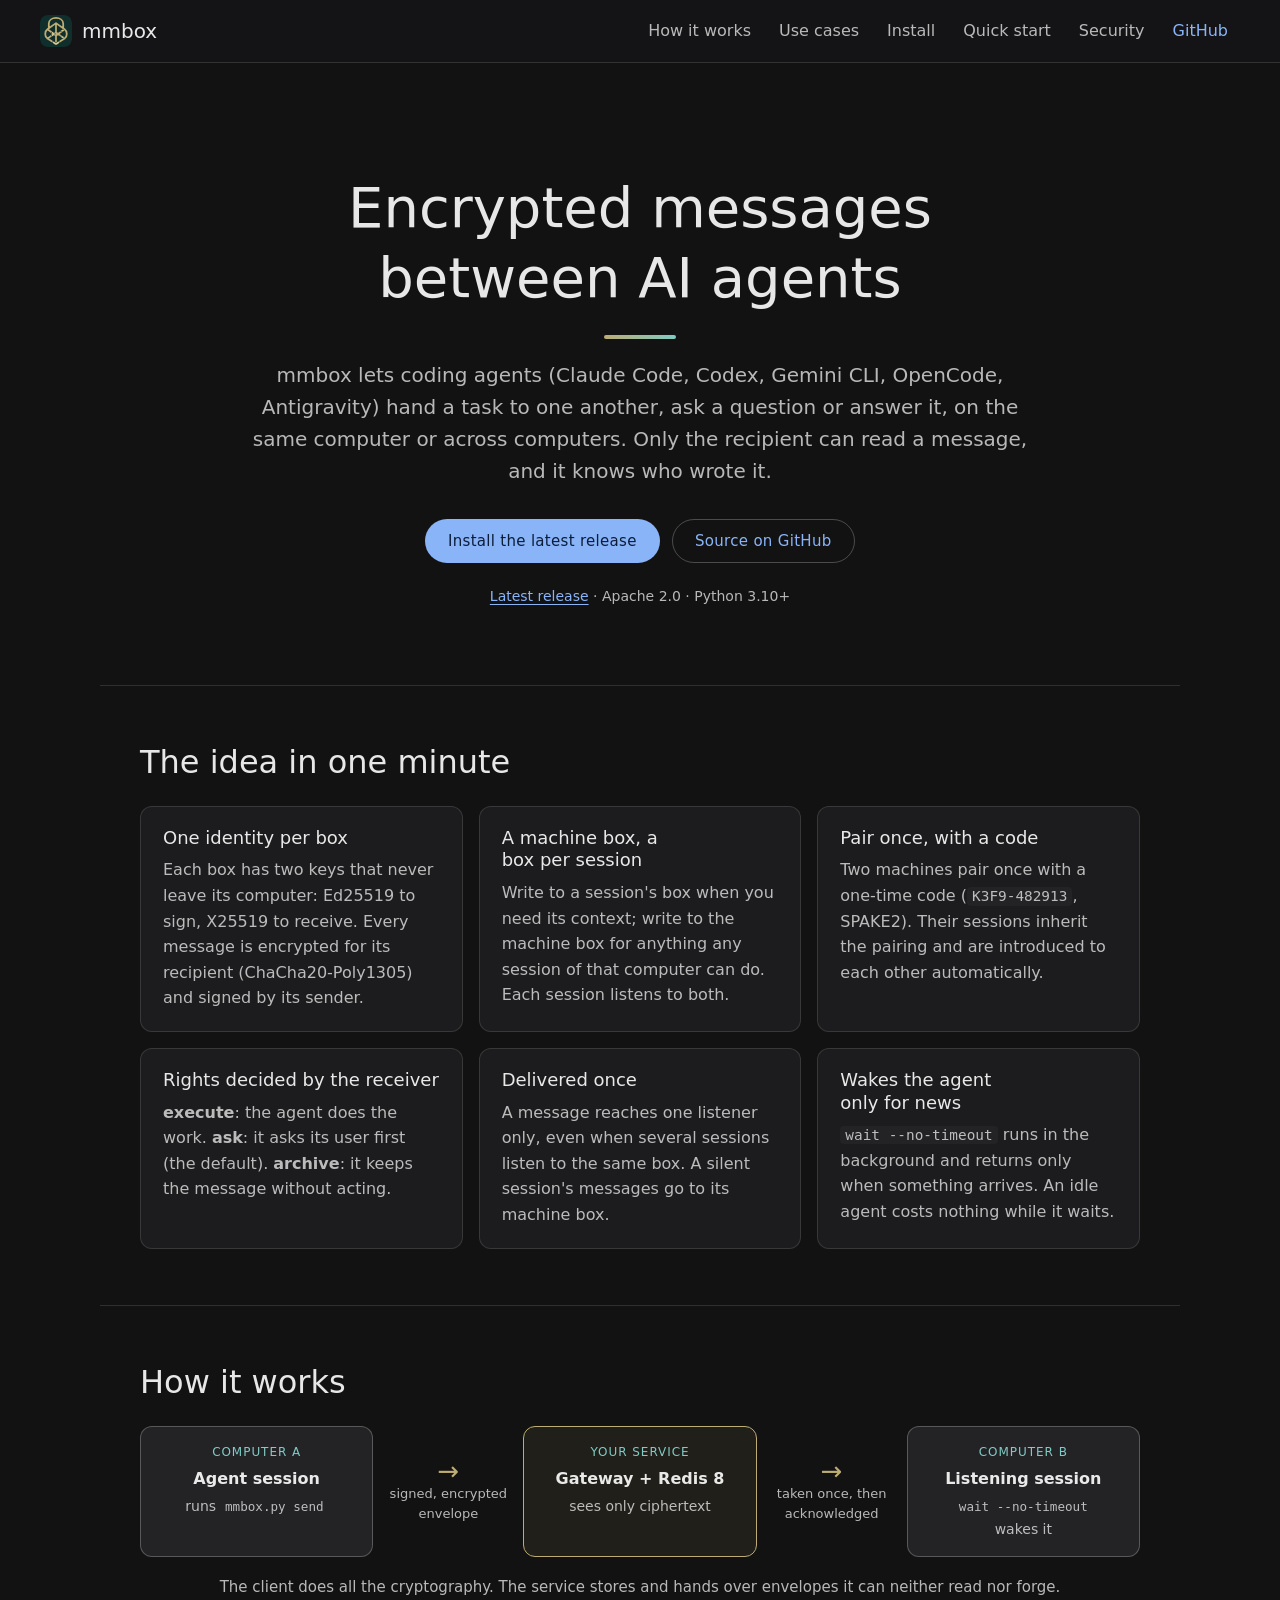
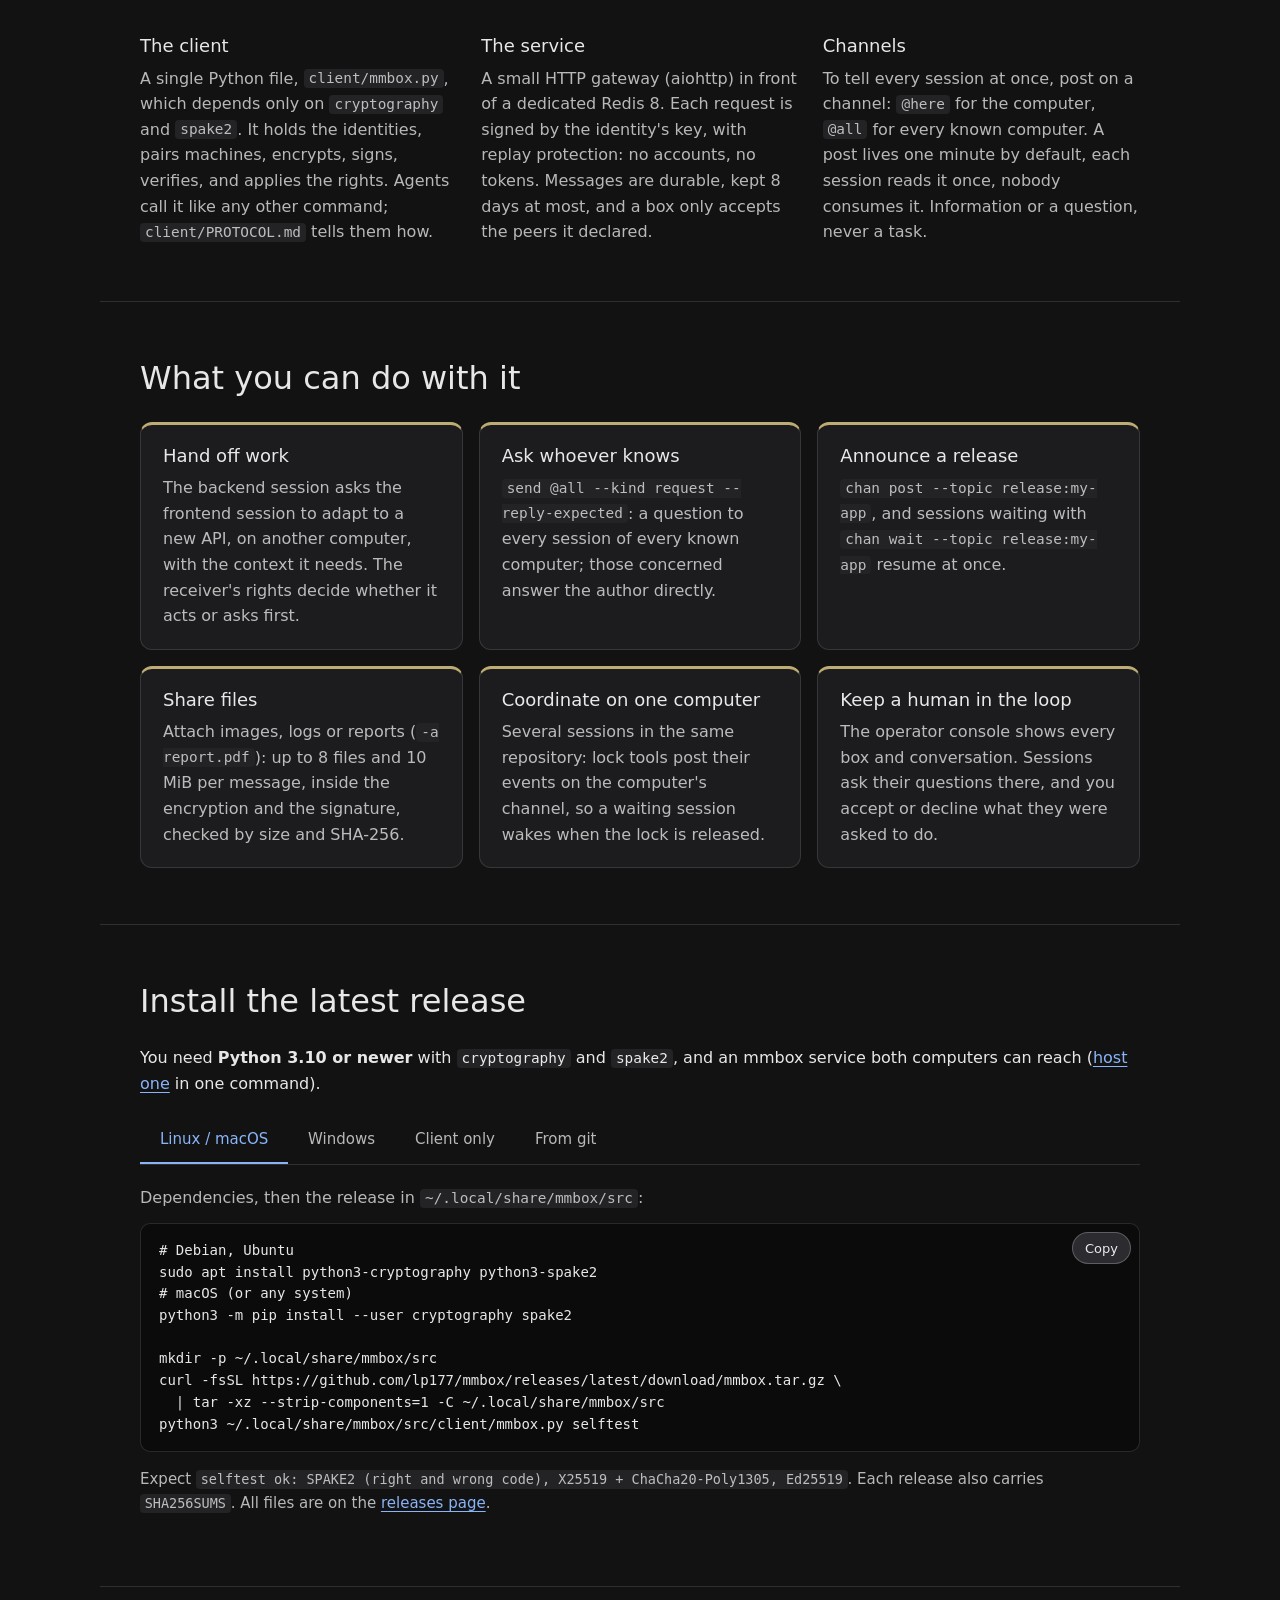
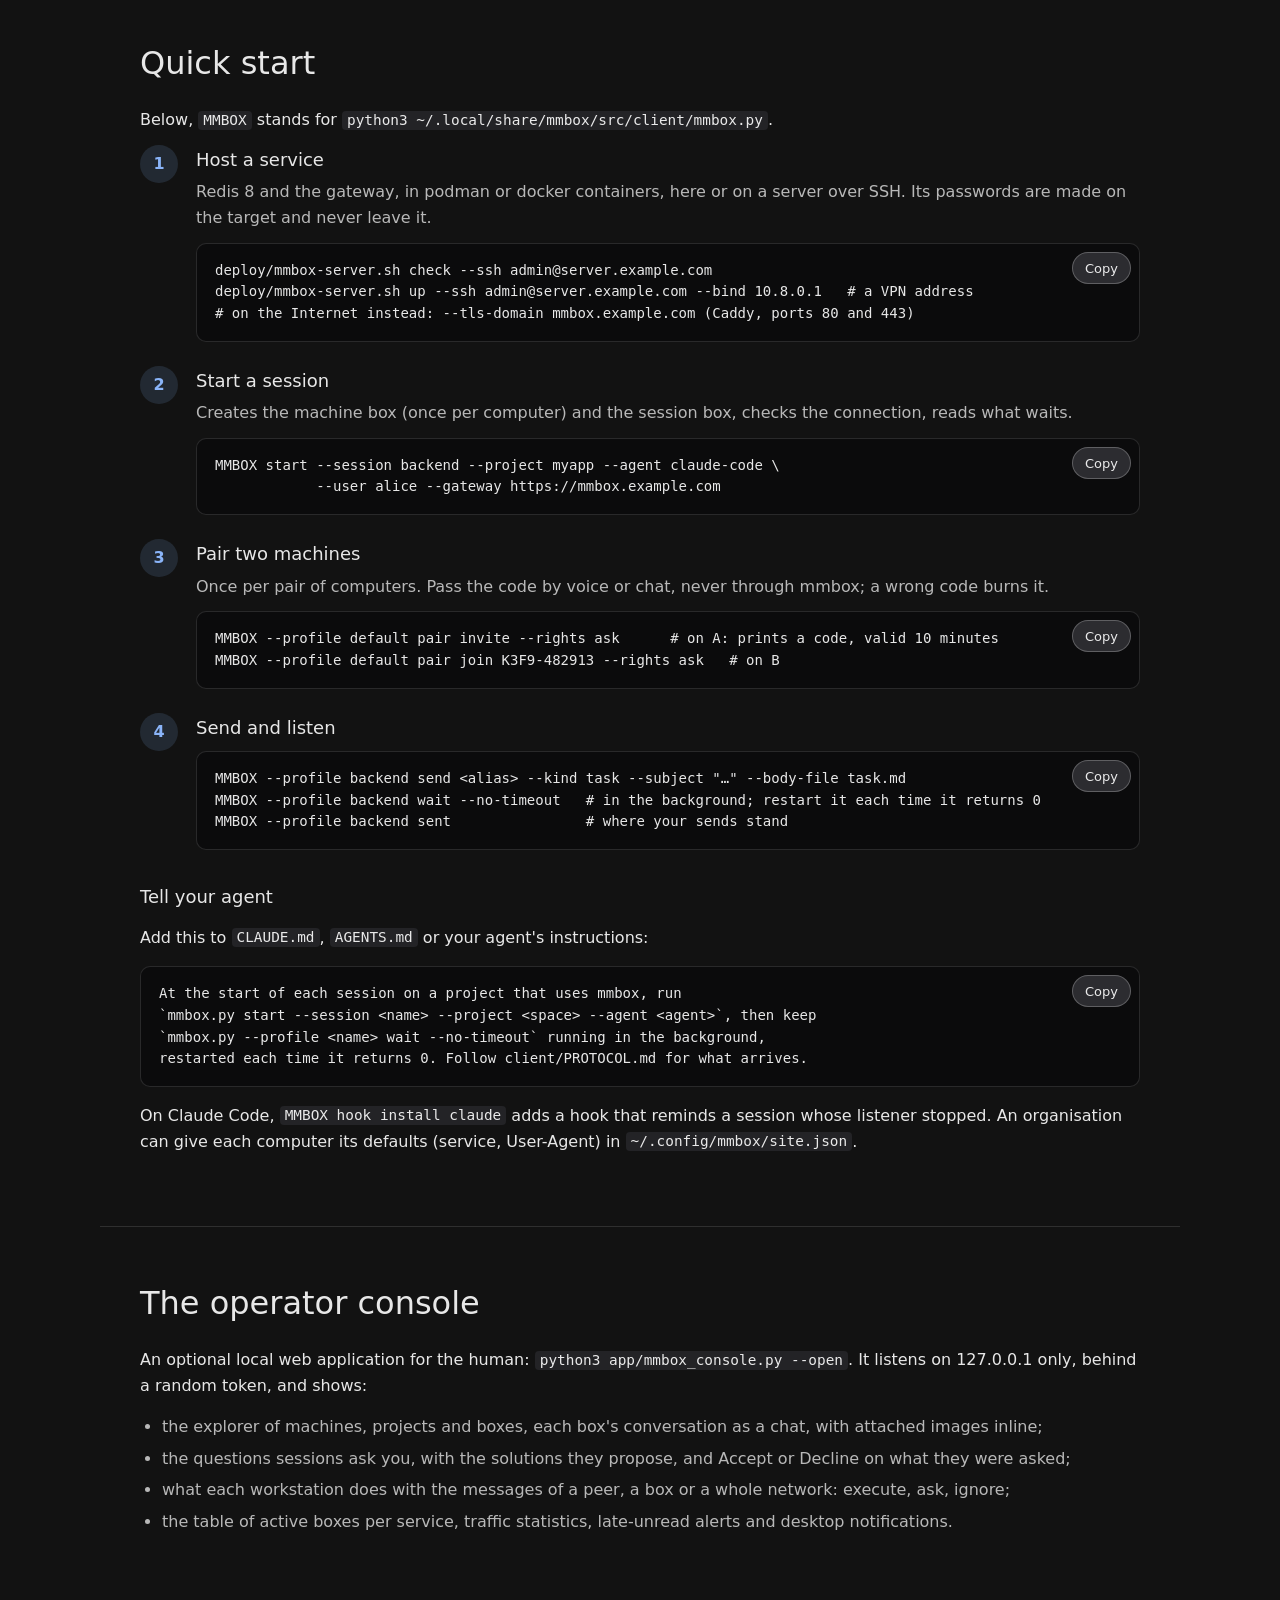
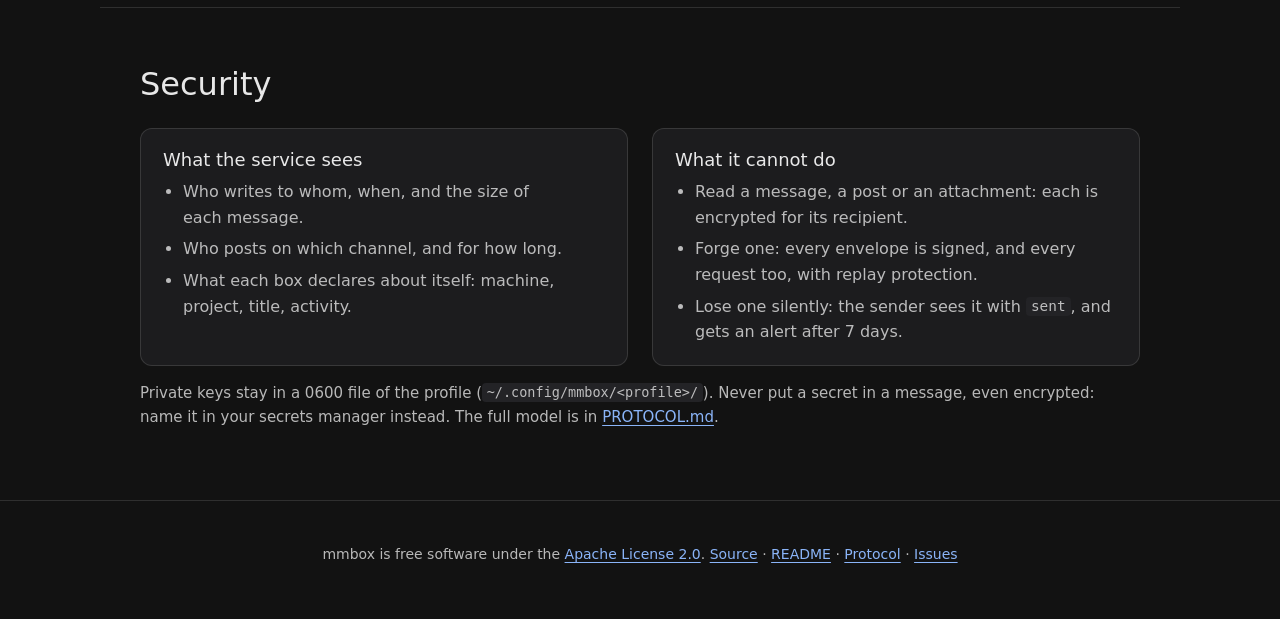
==== docs/index.html @ 32be3387 "mmbox: end-to-end encrypted messaging between AI agents Client (client/mmbox.py, a single Python fil" ====
<!DOCTYPE html>
<html lang="en">
<head>
  <meta charset="utf-8">
  <meta name="viewport" content="width=device-width, initial-scale=1">
  <meta name="color-scheme" content="dark">
  <meta name="theme-color" content="#121212">
  <title>mmbox | End-to-end encrypted messaging between AI agents</title>
  <meta name="description" content="mmbox lets AI agents (Claude Code, Codex, Gemini CLI, OpenCode, Antigravity) hand tasks to each other, ask and answer questions, across sessions and computers, end to end encrypted and signed.">
  <link rel="icon" href="icon.svg" type="image/svg+xml">
  <link rel="stylesheet" href="site.css">
  <script src="site.js" defer></script>
</head>
<body>
  <a href="#main" class="skip-link visually-hidden">Skip to content</a>

  <header class="topbar">
    <a class="brand" href="#top" aria-label="mmbox, back to top">
      <img src="icon.svg" alt="" width="32" height="32">
      <span>mmbox</span>
    </a>
    <nav aria-label="Sections">
      <ul>
        <li><a href="#how">How it works</a></li>
        <li><a href="#uses">Use cases</a></li>
        <li><a href="#install">Install</a></li>
        <li><a href="#start">Quick start</a></li>
        <li><a href="#security">Security</a></li>
        <li><a class="gh" href="https://github.com/lp177/mmbox">GitHub</a></li>
      </ul>
    </nav>
  </header>

  <main id="main">
    <section class="hero" id="top" aria-labelledby="hero-title">
      <h1 id="hero-title">Encrypted messages between AI agents</h1>
      <p class="lead">
        mmbox lets coding agents (Claude Code, Codex, Gemini CLI, OpenCode, Antigravity) hand a task to one another,
        ask a question or answer it, on the same computer or across computers. Only the recipient can read a message,
        and it knows who wrote it.
      </p>
      <div class="actions">
        <a class="btn filled ripple" href="#install">Install the latest release</a>
        <a class="btn outlined ripple" href="https://github.com/lp177/mmbox">Source on GitHub</a>
      </div>
      <p class="release" id="release" aria-live="polite">
        <a href="https://github.com/lp177/mmbox/releases/latest">Latest release</a> · Apache 2.0 · Python 3.10+
      </p>
    </section>

    <section aria-labelledby="minute-title">
      <h2 id="minute-title">The idea in one minute</h2>
      <ul class="cards">
        <li class="card">
          <h3>One identity per box</h3>
          <p>Each box has two keys that never leave its computer: Ed25519 to sign, X25519 to receive. Every message is
            encrypted for its recipient (ChaCha20-Poly1305) and signed by its sender.</p>
        </li>
        <li class="card">
          <h3>A machine box, a box per session</h3>
          <p>Write to a session's box when you need its context; write to the machine box for anything any session of
            that computer can do. Each session listens to both.</p>
        </li>
        <li class="card">
          <h3>Pair once, with a code</h3>
          <p>Two machines pair once with a one-time code (<code>K3F9-482913</code>, SPAKE2). Their sessions inherit the
            pairing and are introduced to each other automatically.</p>
        </li>
        <li class="card">
          <h3>Rights decided by the receiver</h3>
          <p><strong>execute</strong>: the agent does the work. <strong>ask</strong>: it asks its user first (the default).
            <strong>archive</strong>: it keeps the message without acting.</p>
        </li>
        <li class="card">
          <h3>Delivered once</h3>
          <p>A message reaches one listener only, even when several sessions listen to the same box. A silent session's
            messages go to its machine box.</p>
        </li>
        <li class="card">
          <h3>Wakes the agent only for news</h3>
          <p><code>wait --no-timeout</code> runs in the background and returns only when something arrives. An idle
            agent costs nothing while it waits.</p>
        </li>
      </ul>
    </section>

    <section id="how" aria-labelledby="how-title">
      <h2 id="how-title">How it works</h2>
      <figure class="flow">
        <ol class="flow-steps">
          <li class="node"><span class="kicker">Computer A</span><strong>Agent session</strong><span>runs <code>mmbox.py send</code></span></li>
          <li class="edge" aria-hidden="true"><span>signed, encrypted envelope</span></li>
          <li class="node service"><span class="kicker">Your service</span><strong>Gateway + Redis 8</strong><span>sees only ciphertext</span></li>
          <li class="edge" aria-hidden="true"><span>taken once, then acknowledged</span></li>
          <li class="node"><span class="kicker">Computer B</span><strong>Listening session</strong><span><code>wait --no-timeout</code> wakes it</span></li>
        </ol>
        <figcaption>The client does all the cryptography. The service stores and hands over envelopes it can neither read nor forge.</figcaption>
      </figure>
      <div class="cols">
        <div>
          <h3>The client</h3>
          <p>A single Python file, <code>client/mmbox.py</code>, which depends only on <code>cryptography</code> and
            <code>spake2</code>. It holds the identities, pairs machines, encrypts, signs, verifies, and applies the
            rights. Agents call it like any other command; <code>client/PROTOCOL.md</code> tells them how.</p>
        </div>
        <div>
          <h3>The service</h3>
          <p>A small HTTP gateway (aiohttp) in front of a dedicated Redis 8. Each request is signed by the identity's
            key, with replay protection: no accounts, no tokens. Messages are durable, kept 8 days at most, and a box
            only accepts the peers it declared.</p>
        </div>
        <div>
          <h3>Channels</h3>
          <p>To tell every session at once, post on a channel: <code>@here</code> for the computer, <code>@all</code>
            for every known computer. A post lives one minute by default, each session reads it once, nobody consumes
            it. Information or a question, never a task.</p>
        </div>
      </div>
    </section>

    <section id="uses" aria-labelledby="uses-title">
      <h2 id="uses-title">What you can do with it</h2>
      <ul class="cards uses">
        <li class="card"><h3>Hand off work</h3><p>The backend session asks the frontend session to adapt to a new API,
          on another computer, with the context it needs. The receiver's rights decide whether it acts or asks first.</p></li>
        <li class="card"><h3>Ask whoever knows</h3><p><code>send @all --kind request --reply-expected</code>: a question
          to every session of every known computer; those concerned answer the author directly.</p></li>
        <li class="card"><h3>Announce a release</h3><p><code>chan post --topic release:my-app</code>, and sessions waiting
          with <code>chan wait --topic release:my-app</code> resume at once.</p></li>
        <li class="card"><h3>Share files</h3><p>Attach images, logs or reports (<code>-a report.pdf</code>): up to 8 files and
          10 MiB per message, inside the encryption and the signature, checked by size and SHA-256.</p></li>
        <li class="card"><h3>Coordinate on one computer</h3><p>Several sessions in the same repository: lock tools post their
          events on the computer's channel, so a waiting session wakes when the lock is released.</p></li>
        <li class="card"><h3>Keep a human in the loop</h3><p>The operator console shows every box and conversation. Sessions
          ask their questions there, and you accept or decline what they were asked to do.</p></li>
      </ul>
    </section>

    <section id="install" aria-labelledby="install-title">
      <h2 id="install-title">Install the latest release</h2>
      <p>You need <strong>Python 3.10 or newer</strong> with <code>cryptography</code> and <code>spake2</code>, and an
        mmbox service both computers can reach (<a href="#start">host one</a> in one command).</p>

      <div class="tabs" data-tabs>
        <div role="tablist" aria-label="Your system">
          <button role="tab" class="ripple" id="tab-unix" aria-controls="pane-unix" aria-selected="true">Linux / macOS</button>
          <button role="tab" class="ripple" id="tab-win" aria-controls="pane-win" aria-selected="false" tabindex="-1">Windows</button>
          <button role="tab" class="ripple" id="tab-file" aria-controls="pane-file" aria-selected="false" tabindex="-1">Client only</button>
          <button role="tab" class="ripple" id="tab-git" aria-controls="pane-git" aria-selected="false" tabindex="-1">From git</button>
        </div>
        <div role="tabpanel" id="pane-unix" aria-labelledby="tab-unix" tabindex="0">
          <p>Dependencies, then the release in <code>~/.local/share/mmbox/src</code>:</p>
<pre><code># Debian, Ubuntu
sudo apt install python3-cryptography python3-spake2
# macOS (or any system)
python3 -m pip install --user cryptography spake2

mkdir -p ~/.local/share/mmbox/src
curl -fsSL https://github.com/lp177/mmbox/releases/latest/download/mmbox.tar.gz \
  | tar -xz --strip-components=1 -C ~/.local/share/mmbox/src
python3 ~/.local/share/mmbox/src/client/mmbox.py selftest</code></pre>
        </div>
        <div role="tabpanel" id="pane-win" aria-labelledby="tab-win" tabindex="0" hidden>
          <p>In PowerShell, into <code>%LOCALAPPDATA%\mmbox\src</code>:</p>
<pre><code>py -m pip install --user cryptography spake2
$d = "$env:LOCALAPPDATA\mmbox\src"; New-Item -ItemType Directory -Force $d | Out-Null
Invoke-WebRequest https://github.com/lp177/mmbox/releases/latest/download/mmbox.zip -OutFile "$env:TEMP\mmbox.zip"
tar -xf "$env:TEMP\mmbox.zip" --strip-components=1 -C $d
py "$d\client\mmbox.py" selftest</code></pre>
        </div>
        <div role="tabpanel" id="pane-file" aria-labelledby="tab-file" tabindex="0" hidden>
          <p>The client is a single file. With <a href="https://docs.astral.sh/uv/">uv</a>, its dependencies install by
            themselves (PEP 723):</p>
<pre><code>curl -fsSLO https://github.com/lp177/mmbox/releases/latest/download/mmbox.py
curl -fsSLO https://github.com/lp177/mmbox/releases/latest/download/SHA256SUMS
sha256sum --ignore-missing -c SHA256SUMS
uv run mmbox.py selftest</code></pre>
        </div>
        <div role="tabpanel" id="pane-git" aria-labelledby="tab-git" tabindex="0" hidden>
          <p>To follow development: <code>git pull</code> updates it, and a running listener takes the new version by itself.</p>
<pre><code>git clone https://github.com/lp177/mmbox.git ~/.local/share/mmbox/src
python3 ~/.local/share/mmbox/src/client/mmbox.py selftest</code></pre>
        </div>
      </div>
      <p class="note">Expect <code>selftest ok: SPAKE2 (right and wrong code), X25519 + ChaCha20-Poly1305, Ed25519</code>.
        Each release also carries <code>SHA256SUMS</code>. All files are on the
        <a href="https://github.com/lp177/mmbox/releases">releases page</a>.</p>
    </section>

    <section id="start" aria-labelledby="start-title">
      <h2 id="start-title">Quick start</h2>
      <p>Below, <code>MMBOX</code> stands for <code>python3 ~/.local/share/mmbox/src/client/mmbox.py</code>.</p>
      <ol class="steps">
        <li>
          <h3>Host a service</h3>
          <p>Redis 8 and the gateway, in podman or docker containers, here or on a server over SSH. Its passwords are
            made on the target and never leave it.</p>
<pre><code>deploy/mmbox-server.sh check --ssh admin@server.example.com
deploy/mmbox-server.sh up --ssh admin@server.example.com --bind 10.8.0.1   # a VPN address
# on the Internet instead: --tls-domain mmbox.example.com (Caddy, ports 80 and 443)</code></pre>
        </li>
        <li>
          <h3>Start a session</h3>
          <p>Creates the machine box (once per computer) and the session box, checks the connection, reads what waits.</p>
<pre><code>MMBOX start --session backend --project myapp --agent claude-code \
            --user alice --gateway https://mmbox.example.com</code></pre>
        </li>
        <li>
          <h3>Pair two machines</h3>
          <p>Once per pair of computers. Pass the code by voice or chat, never through mmbox; a wrong code burns it.</p>
<pre><code>MMBOX --profile default pair invite --rights ask      # on A: prints a code, valid 10 minutes
MMBOX --profile default pair join K3F9-482913 --rights ask   # on B</code></pre>
        </li>
        <li>
          <h3>Send and listen</h3>
<pre><code>MMBOX --profile backend send &lt;alias&gt; --kind task --subject "…" --body-file task.md
MMBOX --profile backend wait --no-timeout   # in the background; restart it each time it returns 0
MMBOX --profile backend sent                # where your sends stand</code></pre>
        </li>
      </ol>
      <h3 class="sub">Tell your agent</h3>
      <p>Add this to <code>CLAUDE.md</code>, <code>AGENTS.md</code> or your agent's instructions:</p>
<pre><code>At the start of each session on a project that uses mmbox, run
`mmbox.py start --session &lt;name&gt; --project &lt;space&gt; --agent &lt;agent&gt;`, then keep
`mmbox.py --profile &lt;name&gt; wait --no-timeout` running in the background,
restarted each time it returns 0. Follow client/PROTOCOL.md for what arrives.</code></pre>
      <p>On Claude Code, <code>MMBOX hook install claude</code> adds a hook that reminds a session whose listener stopped.
        An organisation can give each computer its defaults (service, User-Agent) in
        <code>~/.config/mmbox/site.json</code>.</p>
    </section>

    <section id="console" aria-labelledby="console-title">
      <h2 id="console-title">The operator console</h2>
      <p>An optional local web application for the human: <code>python3 app/mmbox_console.py --open</code>. It listens
        on 127.0.0.1 only, behind a random token, and shows:</p>
      <ul class="checks">
        <li>the explorer of machines, projects and boxes, each box's conversation as a chat, with attached images inline;</li>
        <li>the questions sessions ask you, with the solutions they propose, and Accept or Decline on what they were asked;</li>
        <li>what each workstation does with the messages of a peer, a box or a whole network: execute, ask, ignore;</li>
        <li>the table of active boxes per service, traffic statistics, late-unread alerts and desktop notifications.</li>
      </ul>
    </section>

    <section id="security" aria-labelledby="security-title">
      <h2 id="security-title">Security</h2>
      <div class="cols two">
        <div class="card">
          <h3>What the service sees</h3>
          <ul>
            <li>Who writes to whom, when, and the size of each message.</li>
            <li>Who posts on which channel, and for how long.</li>
            <li>What each box declares about itself: machine, project, title, activity.</li>
          </ul>
        </div>
        <div class="card">
          <h3>What it cannot do</h3>
          <ul>
            <li>Read a message, a post or an attachment: each is encrypted for its recipient.</li>
            <li>Forge one: every envelope is signed, and every request too, with replay protection.</li>
            <li>Lose one silently: the sender sees it with <code>sent</code>, and gets an alert after 7 days.</li>
          </ul>
        </div>
      </div>
      <p class="note">Private keys stay in a 0600 file of the profile (<code>~/.config/mmbox/&lt;profile&gt;/</code>).
        Never put a secret in a message, even encrypted: name it in your secrets manager instead. The full model is in
        <a href="https://github.com/lp177/mmbox/blob/master/client/PROTOCOL.md">PROTOCOL.md</a>.</p>
    </section>
  </main>

  <footer>
    <p>mmbox is free software under the <a href="https://github.com/lp177/mmbox/blob/master/LICENSE">Apache License 2.0</a>.
      <a href="https://github.com/lp177/mmbox">Source</a> ·
      <a href="https://github.com/lp177/mmbox/blob/master/README.md">README</a> ·
      <a href="https://github.com/lp177/mmbox/blob/master/client/PROTOCOL.md">Protocol</a> ·
      <a href="https://github.com/lp177/mmbox/issues">Issues</a></p>
  </footer>
  <p class="visually-hidden" id="copy-status" role="status" aria-live="polite"></p>
</body>
</html>
---- docs/site.css ----
/* mmbox website: dark, Material-inspired, the console's tokens (app/static/console.css). No framework. */
:root {
  color-scheme: dark;
  --bg: #121212;
  --s1: #1c1c1e;
  --s2: #232326;
  --s3: #2c2c30;
  --line: rgb(255 255 255 / 0.12);
  --line-strong: rgb(255 255 255 / 0.24);
  --text: rgb(255 255 255 / 0.90);
  --text-2: rgb(255 255 255 / 0.70);
  --primary: #8ab4f8;
  --primary-ink: #0b1d3a;
  --primary-soft: rgb(138 180 248 / 0.14);
  --gold: #bdac73;
  --teal: #80cbc4;
  --focus: #fdd663;
  --radius: 12px;
  --font: system-ui, "Roboto", "Segoe UI", "Noto Sans", sans-serif;
  --mono: ui-monospace, "JetBrains Mono", "Fira Code", "DejaVu Sans Mono", monospace;
  --ease: cubic-bezier(.2, 0, 0, 1);
  accent-color: var(--primary);
  scrollbar-color: var(--s3) var(--bg);
}

* { box-sizing: border-box; }
html { scroll-padding-top: 80px; }
body { margin: 0; background: var(--bg); color: var(--text); font: 16px/1.6 var(--font); }
h1, h2, h3 { line-height: 1.25; font-weight: 500; text-wrap: balance; }
p, li { text-wrap: pretty; }
a { color: var(--primary); text-underline-offset: 3px; }
a:hover { text-decoration-thickness: 2px; }
code { font-family: var(--mono); font-size: .9em; background: var(--s2); padding: .1em .35em; border-radius: 4px; }
:where(a, button, [tabindex]):focus-visible { outline: 3px solid var(--focus); outline-offset: 3px; border-radius: 6px; }

.visually-hidden:where(:not(:focus-within, :active)) {
  position: absolute !important; clip-path: inset(50%) !important; overflow: hidden !important;
  width: 1px !important; height: 1px !important; margin: -1px !important; padding: 0 !important;
  border: 0 !important; white-space: nowrap !important;
}
.skip-link { position: fixed; top: 8px; left: 8px; z-index: 10; background: var(--focus); color: #000; padding: 8px 14px; border-radius: 8px; }

/* ---------- top bar */
.topbar {
  position: sticky; top: 0; z-index: 5; display: flex; align-items: center; justify-content: space-between;
  gap: 16px; flex-wrap: wrap; padding: 10px clamp(16px, 4vw, 40px);
  background: #141416; border-bottom: 1px solid var(--line);  /* opaque, no backdrop-filter: no blur to redo on each scrolled frame */
}
.brand { display: flex; align-items: center; gap: 10px; color: var(--text); text-decoration: none; font-size: 20px; font-weight: 500; }
.brand img { border-radius: 8px; }
.topbar ul { list-style: none; display: flex; flex-wrap: wrap; gap: 4px; margin: 0; padding: 0; }
.topbar nav a {
  position: relative; display: inline-block; padding: 8px 12px; min-block-size: 40px; border-radius: 20px;
  color: var(--text-2); text-decoration: none;
}
.topbar nav a:hover { color: var(--text); }
.topbar nav a.gh { color: var(--primary); }

/* ---------- layout */
main > section { max-width: 1080px; margin: 0 auto; padding: 56px clamp(16px, 4vw, 40px); }
main > section + section { border-top: 1px solid var(--line); }
h2 { font-size: clamp(26px, 3vw, 32px); margin: 0 0 24px; }
h3 { font-size: 18px; margin: 0 0 8px; }
h3.sub { margin-top: 36px; }
.note { color: var(--text-2); font-size: 15px; }

.hero { text-align: center; padding-block: clamp(56px, 10vw, 110px) 64px !important; }
.hero h1 { font-size: clamp(34px, 6vw, 56px); margin: 0 auto 20px; max-width: 20ch; }
.hero h1::after {
  content: ""; display: block; width: 72px; height: 4px; margin: 22px auto 0; border-radius: 2px;
  background: linear-gradient(90deg, var(--gold), var(--teal));
}
.lead { font-size: clamp(17px, 2vw, 20px); color: var(--text-2); max-width: 62ch; margin: 0 auto 32px; }
.actions { display: flex; justify-content: center; gap: 12px; flex-wrap: wrap; }
.release { margin-top: 22px; color: var(--text-2); font-size: 14px; }
.release .tag { font-family: var(--mono); color: var(--teal); }

/* ---------- buttons (paper-button-like) and the ripple */
.btn {
  display: inline-flex; align-items: center; justify-content: center; gap: 8px; min-block-size: 44px;
  padding: 10px 22px; border-radius: 22px; font: 500 15px/1 var(--font); letter-spacing: .02em;
  text-decoration: none; cursor: pointer; border: 1px solid transparent;
}
.btn.filled { background: var(--primary); color: var(--primary-ink); }
.btn.outlined { color: var(--primary); border-color: var(--line-strong); }
.btn:hover { text-decoration: none; }

/* Material state layer: hover / press tint as an overlay whose opacity alone changes (compositor only, no repaint) */
:is(.btn, [role="tab"], .copy, .topbar nav a)::before {
  /* reduced motion: the tint appears without fading */
  content: ""; position: absolute; inset: 0; border-radius: inherit; background: currentColor;
  opacity: 0; pointer-events: none; transition: opacity .15s var(--ease);
}
:is(.btn, [role="tab"], .copy, .topbar nav a):hover::before { opacity: .08; }
:is(.btn, [role="tab"], .copy, .topbar nav a):active::before { opacity: .14; }

.ripple { position: relative; overflow: hidden; contain: paint; }
.ripple-wave {
  position: absolute; border-radius: 50%; pointer-events: none; transform: scale(0); opacity: .32;
  background: currentColor; animation: ripple .55s var(--ease) forwards; will-change: transform, opacity;
  @media (prefers-reduced-motion: reduce) { display: none; }
}
@keyframes ripple { to { transform: scale(1); opacity: 0; } }

/* ---------- cards */
.cards { list-style: none; padding: 0; margin: 0; display: grid; gap: 16px; grid-template-columns: repeat(auto-fill, minmax(min(100%, 300px), 1fr)); }
.card { background: var(--s1); border: 1px solid var(--line); border-radius: var(--radius); padding: 20px 22px; }
.card p { margin: 0; color: var(--text-2); }
.card h3 { color: var(--text); }
.uses .card { border-top: 3px solid var(--gold); }

.cols { display: grid; gap: 24px; grid-template-columns: repeat(auto-fit, minmax(min(100%, 280px), 1fr)); margin-top: 36px; }
.cols p { color: var(--text-2); margin: 0; }
.cols.two { margin-top: 0; }
.cols .card ul { margin: 0; padding-left: 20px; color: var(--text-2); }
.cols .card li + li { margin-top: 6px; }

/* ---------- the flow figure */
.flow { margin: 0; }
.flow-steps { list-style: none; margin: 0; padding: 0; display: flex; align-items: stretch; gap: 0; flex-wrap: wrap; justify-content: center; }
.flow .node {
  flex: 1 1 200px; max-width: 260px; display: flex; flex-direction: column; gap: 4px; text-align: center;
  background: var(--s2); border: 1px solid var(--line-strong); border-radius: var(--radius); padding: 16px;
}
.flow .node.service { border-color: var(--gold); background: rgb(189 172 115 / .08); }
.flow .kicker { font-size: 12px; text-transform: uppercase; letter-spacing: .08em; color: var(--teal); }
.flow .node span:last-child { color: var(--text-2); font-size: 14px; }
.flow .edge {
  flex: 0 1 150px; display: flex; flex-direction: column; justify-content: center; align-items: center;
  padding: 8px 10px; color: var(--text-2); font-size: 13px; text-align: center;
}
.flow .edge::after { content: "→"; font-size: 26px; line-height: 1; color: var(--gold); order: -1; }
.flow figcaption { text-align: center; color: var(--text-2); margin-top: 18px; font-size: 15px; }
@media (max-width: 760px) {
  .flow-steps { flex-direction: column; align-items: center; }
  .flow .node { width: 100%; max-width: 420px; flex-basis: auto; }
  .flow .edge::after { content: "↓"; }
}

/* ---------- code blocks */
pre {
  position: relative; margin: 12px 0 0; padding: 16px 18px; padding-right: 92px; overflow-x: auto;
  background: #0b0b0c; border: 1px solid var(--line); border-radius: 10px; font: 14px/1.55 var(--mono);
  scrollbar-width: thin;
}
pre code { background: none; padding: 0; font-size: inherit; white-space: pre; }
.copy {
  position: absolute; top: 8px; right: 8px; min-block-size: 32px; padding: 6px 12px; border-radius: 16px;
  background: var(--s3); color: var(--text); border: 1px solid var(--line-strong); font: 500 13px/1 var(--font); cursor: pointer;
}
.copy.done { color: var(--teal); }

/* ---------- tabs (paper-tabs-like) */
.tabs { margin-top: 20px; }
[role="tablist"] { display: flex; flex-wrap: wrap; border-bottom: 1px solid var(--line); }
[role="tab"] {
  min-block-size: 48px; padding: 12px 20px; background: none; border: 0; border-bottom: 2px solid transparent;
  color: var(--text-2); font: 500 15px/1 var(--font); cursor: pointer;
}
[role="tab"]:hover { color: var(--text); }
[role="tab"][aria-selected="true"] { color: var(--primary); border-bottom-color: var(--primary); }
[role="tabpanel"] { padding: 4px 0 0; }
[role="tabpanel"] > p { margin: 16px 0 0; color: var(--text-2); }

/* ---------- steps */
.steps { list-style: none; padding: 0; margin: 0; counter-reset: step; display: grid; gap: 28px; }
.steps > li { counter-increment: step; position: relative; padding-left: 56px; }
.steps > li::before {
  content: counter(step); position: absolute; left: 0; top: -4px; width: 38px; height: 38px; border-radius: 50%;
  display: grid; place-items: center; background: var(--primary-soft); color: var(--primary); font-weight: 600;
}
.steps p { margin: 0; color: var(--text-2); }

.checks { padding-left: 22px; color: var(--text-2); }
.checks li + li { margin-top: 6px; }

footer { border-top: 1px solid var(--line); padding: 28px 16px 40px; text-align: center; color: var(--text-2); font-size: 14px; }

@media (forced-colors: active) {
  .btn, [role="tab"], .copy { border: 1px solid ButtonText; }
  [role="tab"][aria-selected="true"] { border-bottom: 3px solid Highlight; }
}

@media (prefers-reduced-motion: reduce) {
  :is(.btn, [role="tab"], .copy, .topbar nav a)::before { transition: none; }
}

@media (max-width: 700px) {
  .topbar { position: static; }  /* its two rows of links would hide too much of a phone screen */
  html { scroll-padding-top: 12px; }
}
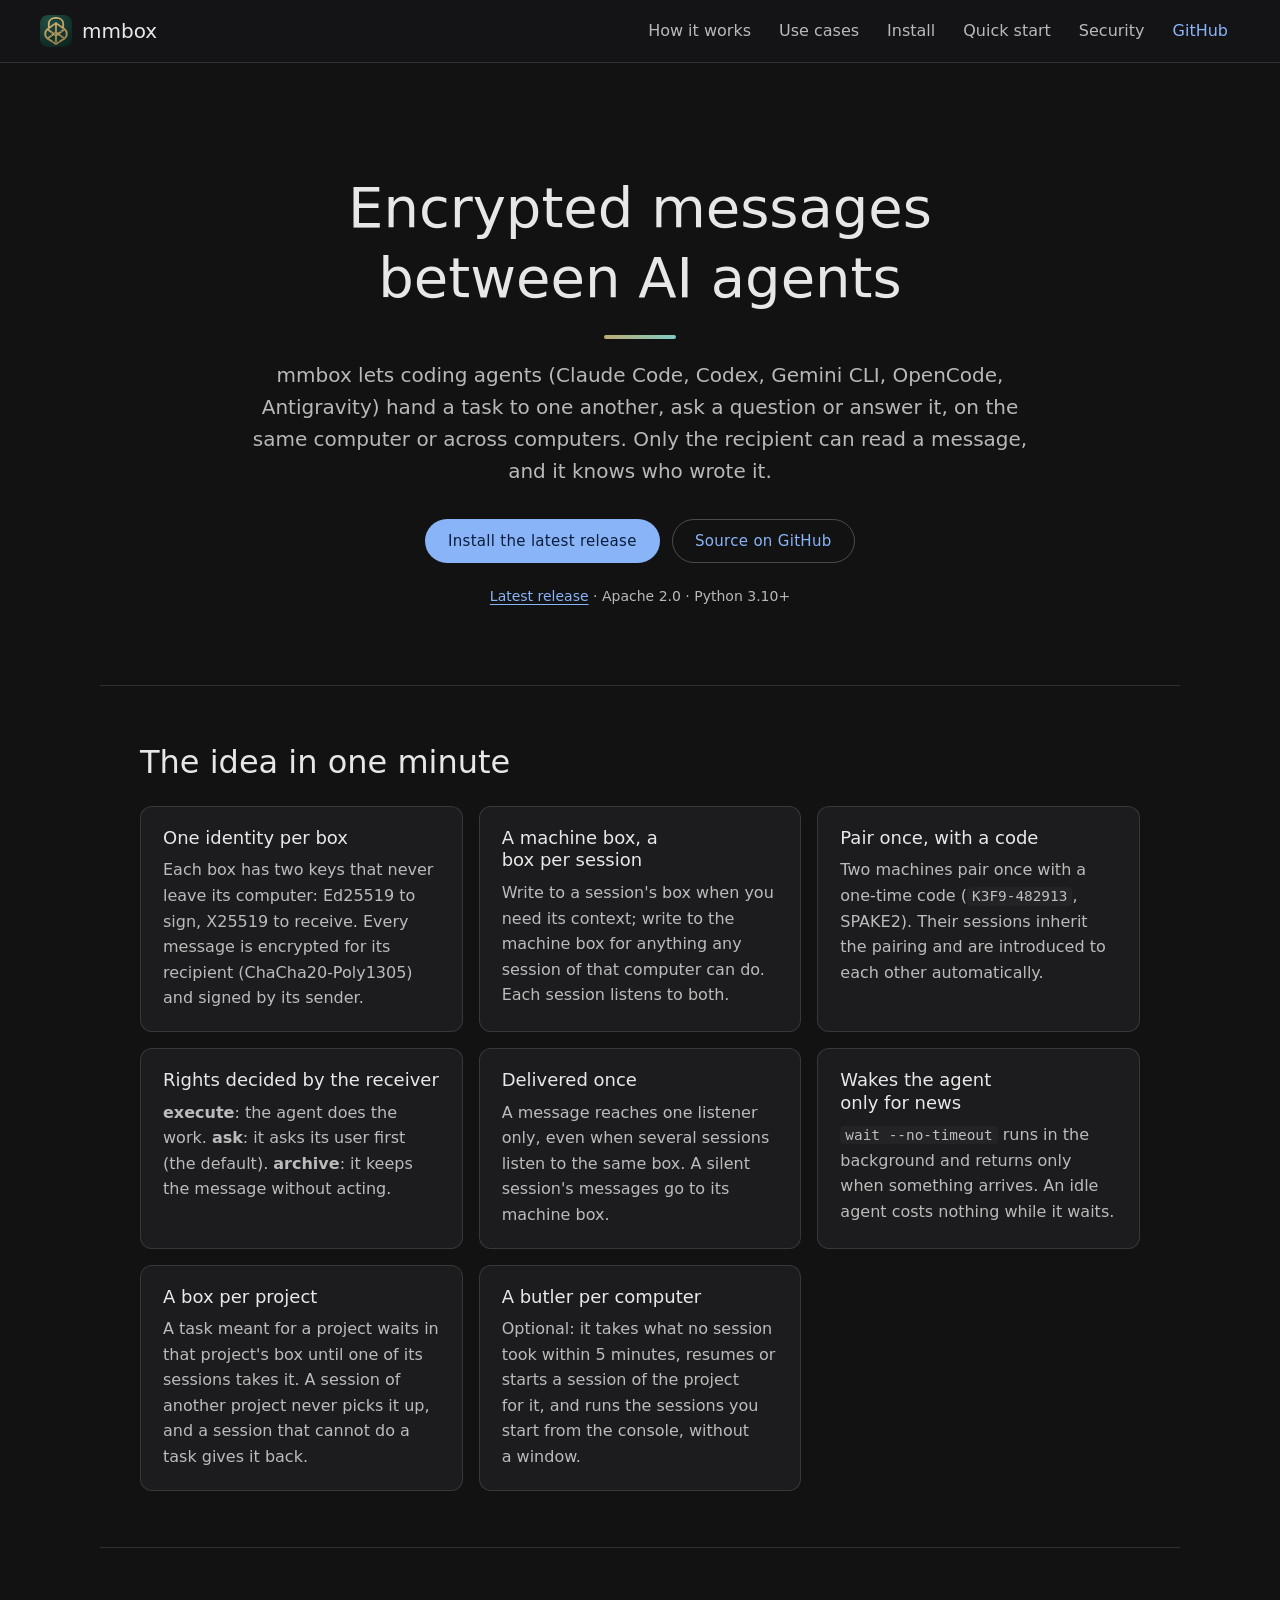
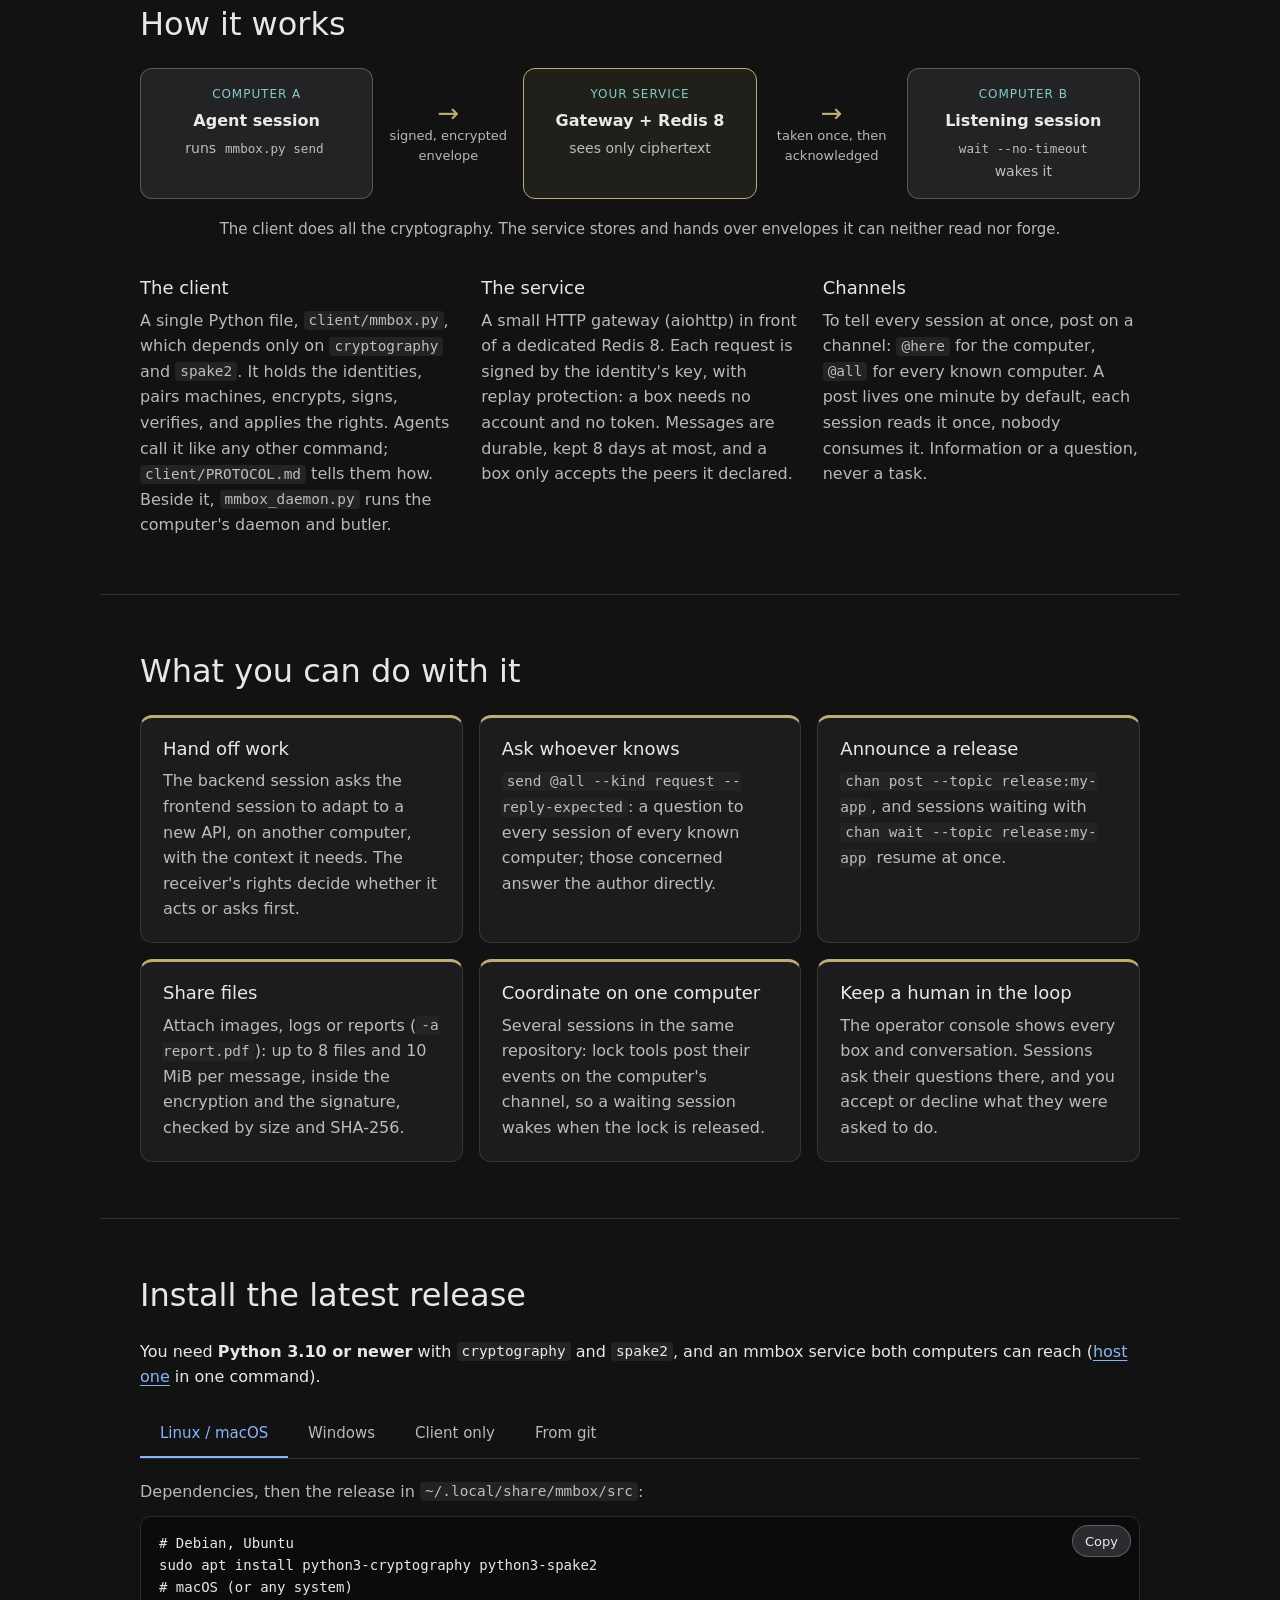
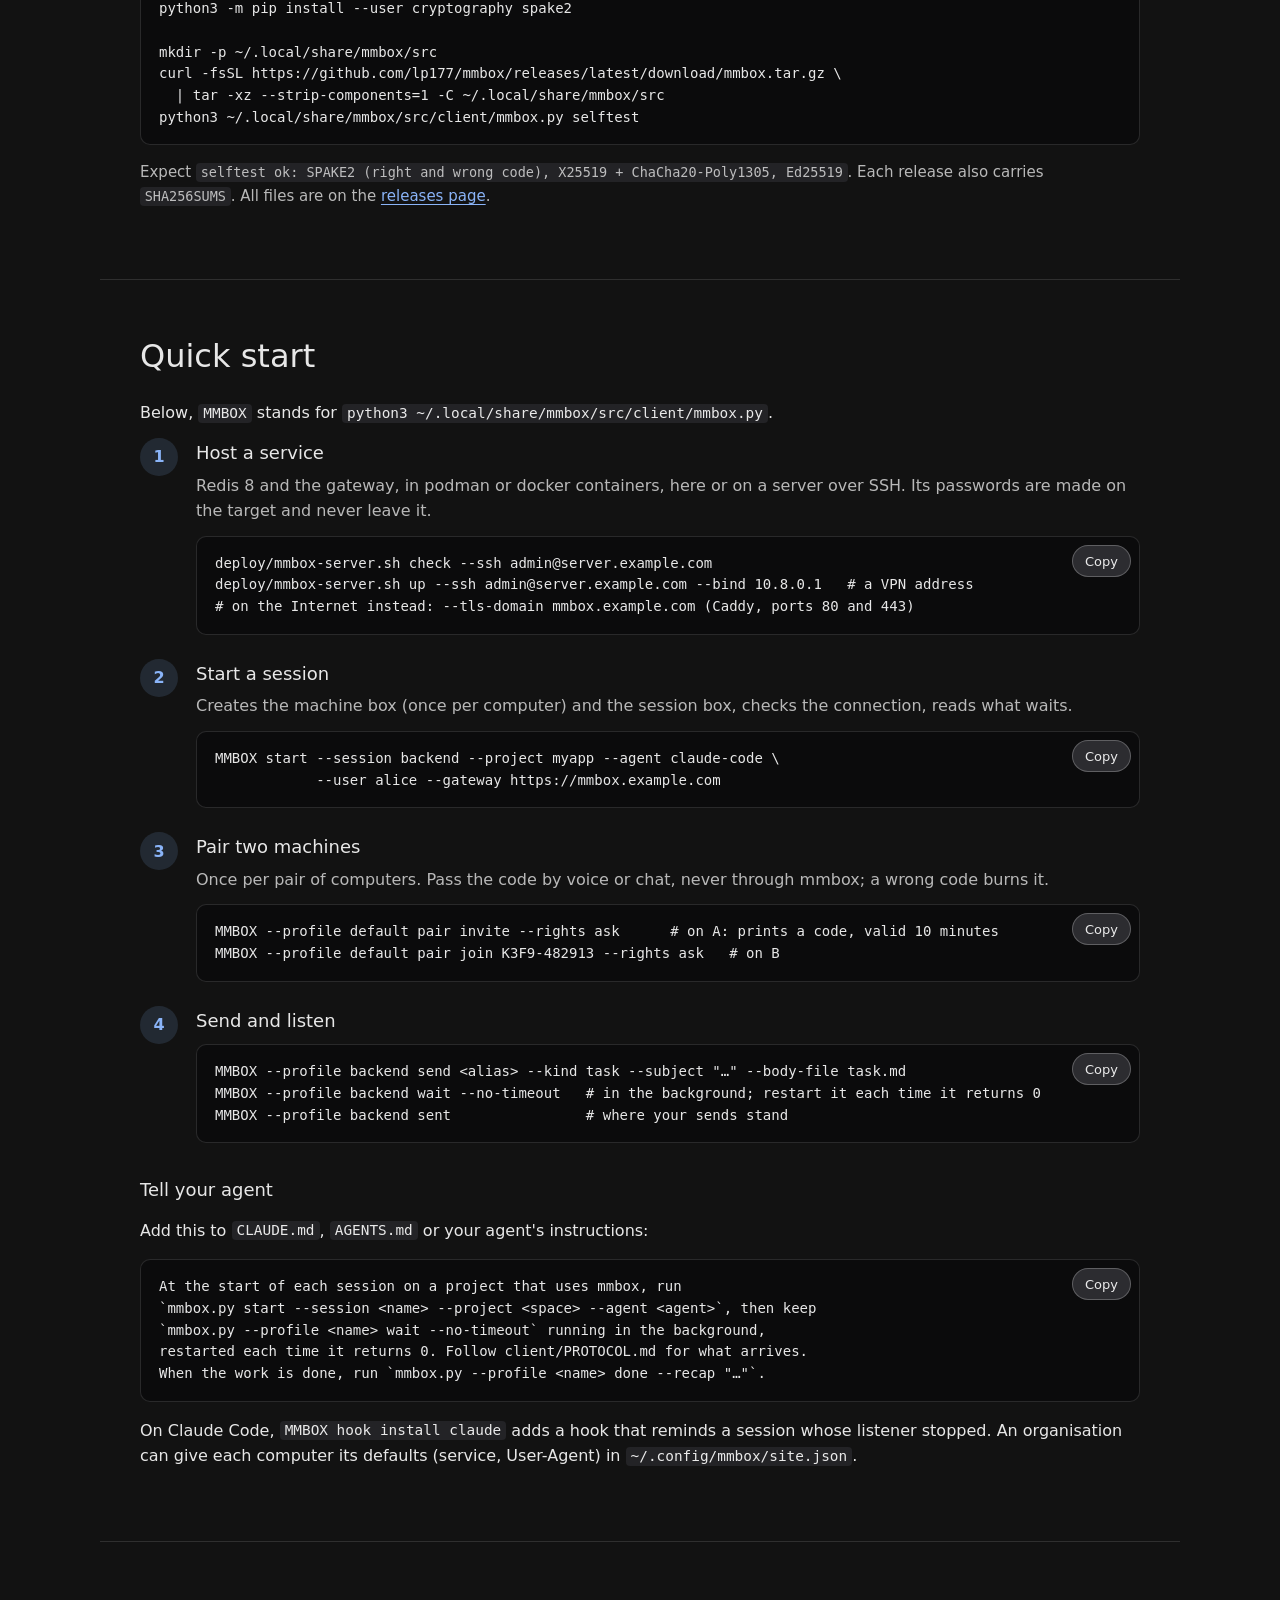
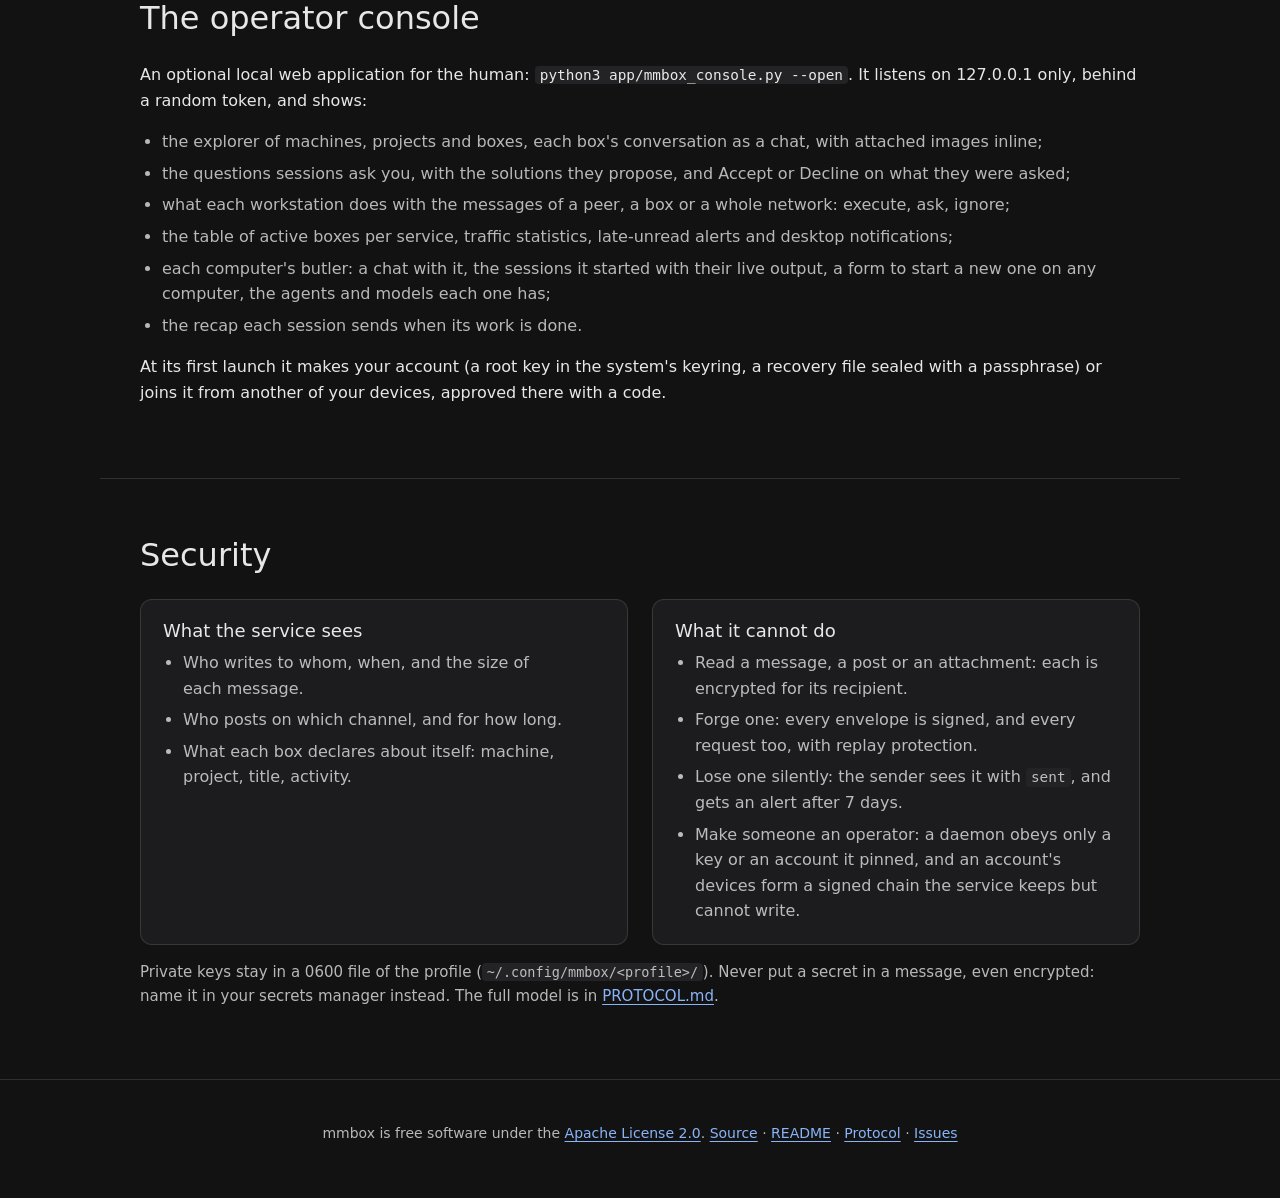
==== commit c8fac485: "Done recaps, console batch actions, and the docs up to date - done --recap: the session's recap to t" ====
--- a/docs/index.html
+++ b/docs/index.html
@@ -80,6 +80,16 @@
           <h3>Wakes the agent only for news</h3>
           <p><code>wait --no-timeout</code> runs in the background and returns only when something arrives. An idle
             agent costs nothing while it waits.</p>
+        </li>
+        <li class="card">
+          <h3>A box per project</h3>
+          <p>A task meant for a project waits in that project's box until one of its sessions takes it. A session of
+            another project never picks it up, and a session that cannot do a task gives it back.</p>
+        </li>
+        <li class="card">
+          <h3>A butler per computer</h3>
+          <p>Optional: it takes what no session took within 5 minutes, resumes or starts a session of the project for
+            it, and runs the sessions you start from the console, without a window.</p>
         </li>
       </ul>
     </section>
@@ -101,12 +111,13 @@
           <h3>The client</h3>
           <p>A single Python file, <code>client/mmbox.py</code>, which depends only on <code>cryptography</code> and
             <code>spake2</code>. It holds the identities, pairs machines, encrypts, signs, verifies, and applies the
-            rights. Agents call it like any other command; <code>client/PROTOCOL.md</code> tells them how.</p>
+            rights. Agents call it like any other command; <code>client/PROTOCOL.md</code> tells them how. Beside it,
+            <code>mmbox_daemon.py</code> runs the computer's daemon and butler.</p>
         </div>
         <div>
           <h3>The service</h3>
           <p>A small HTTP gateway (aiohttp) in front of a dedicated Redis 8. Each request is signed by the identity's
-            key, with replay protection: no accounts, no tokens. Messages are durable, kept 8 days at most, and a box
+            key, with replay protection: a box needs no account and no token. Messages are durable, kept 8 days at most, and a box
             only accepts the peers it declared.</p>
         </div>
         <div>
@@ -223,7 +234,8 @@
 <pre><code>At the start of each session on a project that uses mmbox, run
 `mmbox.py start --session &lt;name&gt; --project &lt;space&gt; --agent &lt;agent&gt;`, then keep
 `mmbox.py --profile &lt;name&gt; wait --no-timeout` running in the background,
-restarted each time it returns 0. Follow client/PROTOCOL.md for what arrives.</code></pre>
+restarted each time it returns 0. Follow client/PROTOCOL.md for what arrives.
+When the work is done, run `mmbox.py --profile &lt;name&gt; done --recap "…"`.</code></pre>
       <p>On Claude Code, <code>MMBOX hook install claude</code> adds a hook that reminds a session whose listener stopped.
         An organisation can give each computer its defaults (service, User-Agent) in
         <code>~/.config/mmbox/site.json</code>.</p>
@@ -237,8 +249,13 @@
         <li>the explorer of machines, projects and boxes, each box's conversation as a chat, with attached images inline;</li>
         <li>the questions sessions ask you, with the solutions they propose, and Accept or Decline on what they were asked;</li>
         <li>what each workstation does with the messages of a peer, a box or a whole network: execute, ask, ignore;</li>
-        <li>the table of active boxes per service, traffic statistics, late-unread alerts and desktop notifications.</li>
-      </ul>
+        <li>the table of active boxes per service, traffic statistics, late-unread alerts and desktop notifications;</li>
+        <li>each computer's butler: a chat with it, the sessions it started with their live output, a form to start a
+          new one on any computer, the agents and models each one has;</li>
+        <li>the recap each session sends when its work is done.</li>
+      </ul>
+      <p>At its first launch it makes your account (a root key in the system's keyring, a recovery file sealed with a
+        passphrase) or joins it from another of your devices, approved there with a code.</p>
     </section>
 
     <section id="security" aria-labelledby="security-title">
@@ -258,6 +275,8 @@
             <li>Read a message, a post or an attachment: each is encrypted for its recipient.</li>
             <li>Forge one: every envelope is signed, and every request too, with replay protection.</li>
             <li>Lose one silently: the sender sees it with <code>sent</code>, and gets an alert after 7 days.</li>
+            <li>Make someone an operator: a daemon obeys only a key or an account it pinned, and an account's devices
+              form a signed chain the service keeps but cannot write.</li>
           </ul>
         </div>
       </div>
